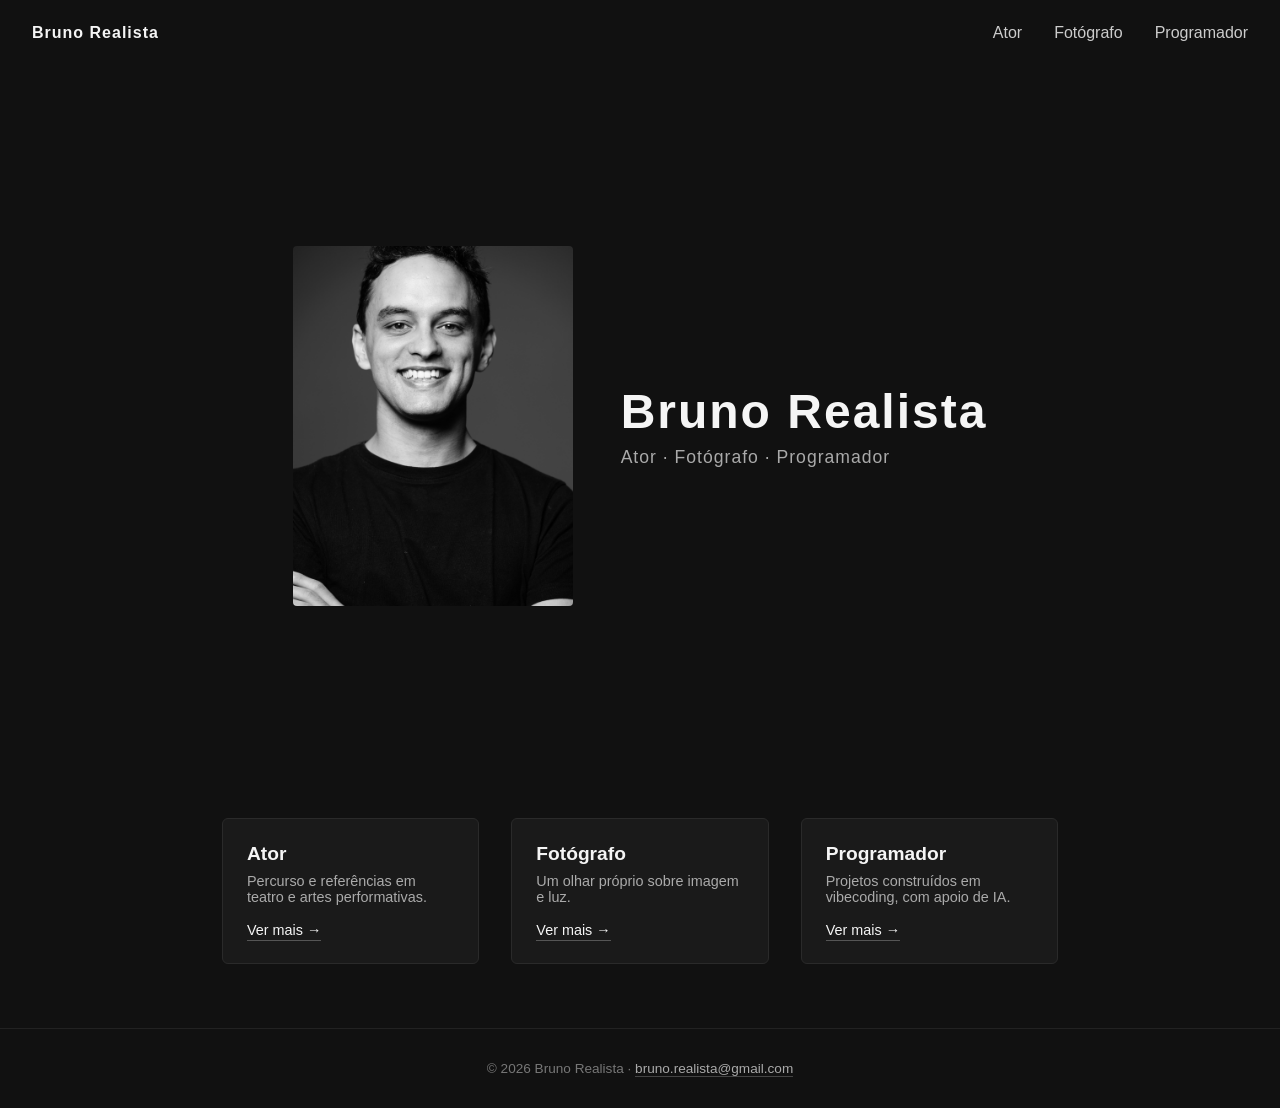
==== index.html @ 69474e49 "Renomeia secção Fotografia para Fotógrafo Consistente com Ator e Programador (nomes de profissão). I" ====
<!DOCTYPE html>
<html lang="pt">
<head>
  <meta charset="UTF-8">
  <meta name="viewport" content="width=device-width, initial-scale=1.0">
  <title>Bruno Realista</title>
  <link rel="icon" type="image/svg+xml" href="favicon.svg">
  <link rel="stylesheet" href="css/style.css">
  <meta name="description" content="Bruno Realista — ator, fotógrafo e programador em vibecoding. Portefólio pessoal.">
  <meta property="og:title" content="Bruno Realista">
  <meta property="og:description" content="Ator, fotógrafo e programador em vibecoding. Portefólio pessoal.">
  <meta property="og:image" content="img/hero/retrato.jpg">
  <meta property="og:type" content="website">
</head>
<body>

  <header>
    <nav>
      <a href="index.html" class="logo">Bruno Realista</a>
      <ul>
        <li><a href="ator/index.html">Ator</a></li>
        <li><a href="fotografo/index.html">Fotógrafo</a></li>
        <li><a href="programador/index.html">Programador</a></li>
      </ul>
    </nav>
  </header>

  <section class="hero">
    <img src="img/hero/retrato.jpg" alt="Bruno Realista" class="hero-image">
    <div class="hero-text">
      <h1>Bruno Realista</h1>
      <p>Ator · Fotógrafo · Programador</p>
    </div>
  </section>

  <section class="teasers">
    <article class="teaser-card">
      <h3>Ator</h3>
      <p>Percurso e referências em teatro e artes performativas.</p>
      <a href="ator/index.html" class="teaser-link">Ver mais →</a>
    </article>
    <article class="teaser-card">
      <h3>Fotógrafo</h3>
      <p>Um olhar próprio sobre imagem e luz.</p>
      <a href="fotografo/index.html" class="teaser-link">Ver mais →</a>
    </article>
    <article class="teaser-card">
      <h3>Programador</h3>
      <p>Projetos construídos em vibecoding, com apoio de IA.</p>
      <a href="programador/index.html" class="teaser-link">Ver mais →</a>
    </article>
  </section>

  <footer>
    <p>&copy; 2026 Bruno Realista · <a href="mailto:bruno.realista@gmail.com">bruno.realista@gmail.com</a></p>
  </footer>

</body>
</html>
---- css/style.css ----
* { margin: 0; padding: 0; box-sizing: border-box; }

body {
  background: #111;
  color: #f5f5f5;
  font-family: 'Helvetica Neue', Arial, sans-serif;
}

header nav {
  display: flex;
  flex-wrap: wrap;
  justify-content: space-between;
  align-items: center;
  gap: 1rem;
  padding: 1.5rem 2rem;
}
header nav .logo { color: #f5f5f5; text-decoration: none; font-weight: bold; letter-spacing: 1px; }
header nav ul { list-style: none; display: flex; flex-wrap: wrap; gap: 1rem 2rem; }
header nav ul a { color: #ccc; text-decoration: none; }
header nav ul a:hover { color: #fff; }

.hero {
  display: flex;
  align-items: center;
  justify-content: center;
  gap: 3rem;
  min-height: 80vh;
  padding: 2rem;
  flex-wrap: wrap;
}
.hero-image {
  width: 280px;
  max-width: 80vw;
  height: 360px;
  object-fit: cover;
  border-radius: 4px;
}
.hero-text h1 { font-size: 3rem; letter-spacing: 2px; margin-bottom: 0.5rem; }
.hero-text p { color: #aaa; font-size: 1.1rem; letter-spacing: 1px; }

.in-progress {
  min-height: 70vh;
  display: flex;
  flex-direction: column;
  align-items: center;
  justify-content: center;
  text-align: center;
  padding: 2rem;
}
.in-progress-tag {
  text-transform: uppercase;
  letter-spacing: 2px;
  color: #888;
  font-size: 0.85rem;
  margin-bottom: 1rem;
}
.in-progress h1 {
  font-size: 2.5rem;
  font-style: italic;
  margin-bottom: 1rem;
}
.in-progress p {
  color: #aaa;
  max-width: 420px;
  margin-bottom: 2rem;
}
.back-link {
  color: #f5f5f5;
  text-decoration: none;
  border-bottom: 1px solid #555;
  padding-bottom: 2px;
}
.back-link:hover { border-color: #f5f5f5; }

.about, .projects {
  max-width: 700px;
  margin: 0 auto;
  padding: 4rem 2rem;
}
.about h1 { font-size: 2.2rem; margin-bottom: 1.5rem; }
.about p { color: #ccc; line-height: 1.6; margin-bottom: 1.5rem; }
.social-links { display: flex; gap: 1.5rem; }
.social-links a {
  color: #f5f5f5;
  text-decoration: none;
  border-bottom: 1px solid #555;
  padding-bottom: 2px;
}
.social-links a:hover { border-color: #f5f5f5; }

.projects h2 { font-size: 1.6rem; margin-bottom: 2rem; }

.project-card {
  display: flex;
  gap: 2rem;
  background: #1a1a1a;
  border: 1px solid #2a2a2a;
  border-radius: 6px;
  padding: 1.5rem;
  flex-wrap: wrap;
}
.project-image.placeholder {
  width: 220px;
  max-width: 80vw;
  height: 150px;
  background: #2a2a2a;
  border-radius: 4px;
  flex-shrink: 0;
}
.project-info h3 { font-size: 1.3rem; margin-bottom: 0.5rem; }
.project-info p { color: #aaa; margin-bottom: 1rem; }
.tech-tags { display: block; color: #777; font-size: 0.85rem; margin-bottom: 1.2rem; }

.project-ctas { display: flex; gap: 1rem; flex-wrap: wrap; }
.cta-btn {
  display: inline-block;
  padding: 0.6rem 1.2rem;
  background: #f5f5f5;
  color: #111;
  text-decoration: none;
  border-radius: 4px;
  font-size: 0.9rem;
  font-weight: bold;
}
.cta-btn.secondary {
  background: transparent;
  color: #f5f5f5;
  border: 1px solid #555;
}

.teasers {
  display: flex;
  gap: 2rem;
  max-width: 900px;
  margin: 0 auto;
  padding: 2rem 2rem 4rem;
  flex-wrap: wrap;
}
.teaser-card {
  flex: 1 1 220px;
  background: #1a1a1a;
  border: 1px solid #2a2a2a;
  border-radius: 6px;
  padding: 1.5rem;
}
.teaser-card h3 { font-size: 1.2rem; margin-bottom: 0.5rem; }
.teaser-card p { color: #aaa; font-size: 0.9rem; margin-bottom: 1rem; }
.teaser-link { color: #f5f5f5; text-decoration: none; border-bottom: 1px solid #555; padding-bottom: 2px; font-size: 0.9rem; }
.teaser-link:hover { border-color: #f5f5f5; }

footer {
  text-align: center;
  padding: 2rem;
  color: #777;
  font-size: 0.85rem;
  border-top: 1px solid #222;
}
footer a { color: #aaa; text-decoration: none; border-bottom: 1px solid #444; }
footer a:hover { color: #f5f5f5; }
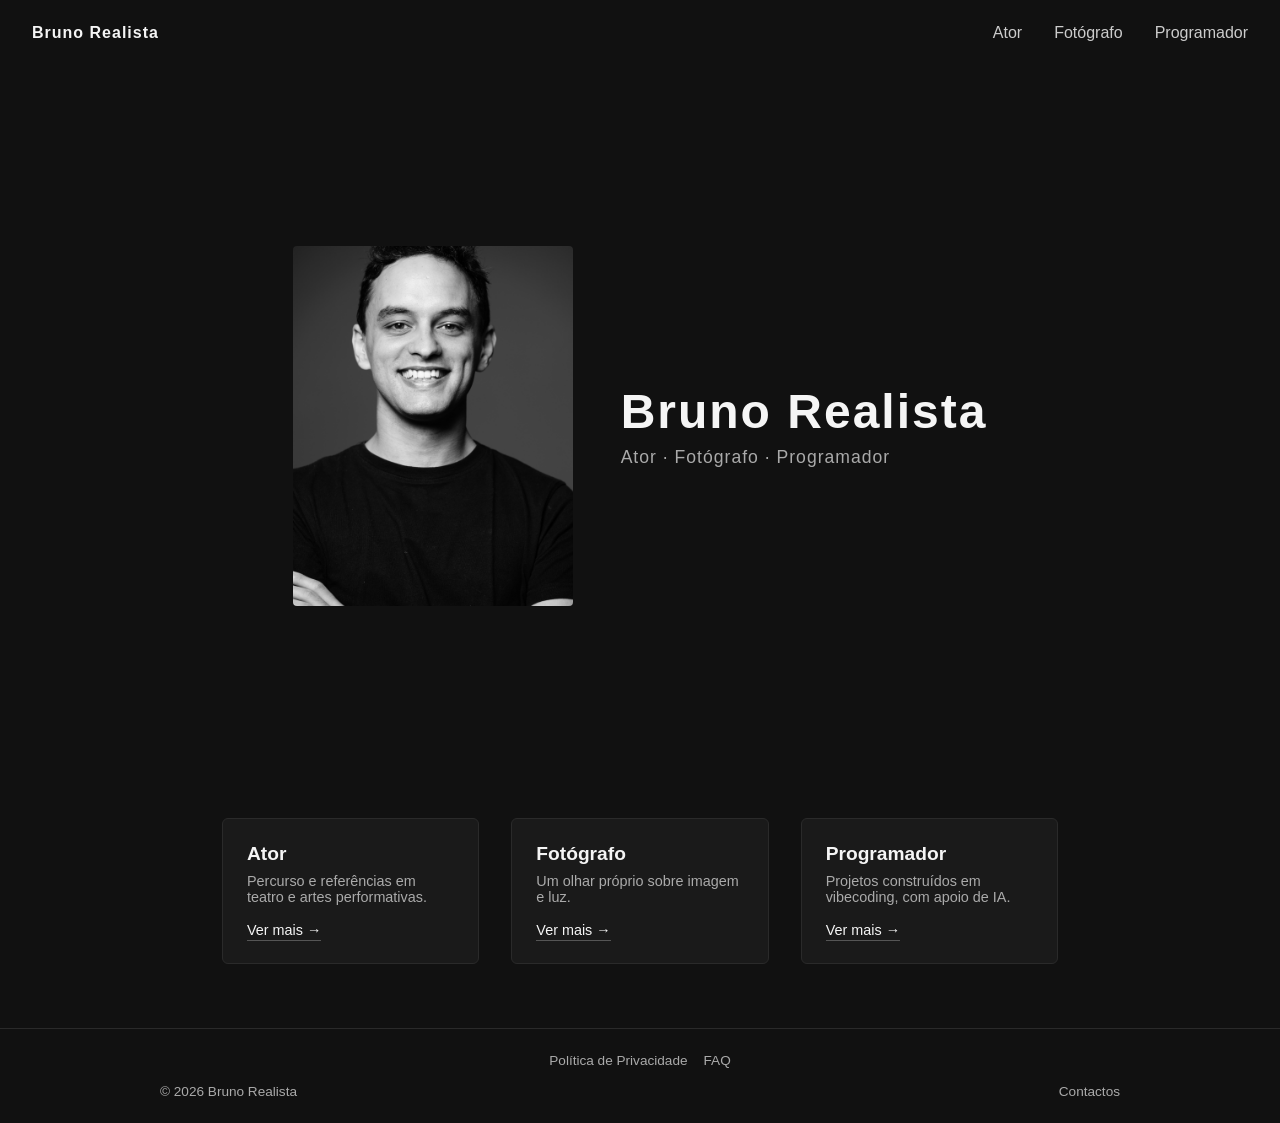
==== commit 21b69e84: "Adota estrutura do template-padrao (config, footer/popup/cookies, SEO, legal) Traz para o site pesso" ====
--- a/index.html
+++ b/index.html
@@ -3,57 +3,62 @@
 <head>
   <meta charset="UTF-8">
   <meta name="viewport" content="width=device-width, initial-scale=1.0">
-  <title>Bruno Realista</title>
-  <link rel="icon" type="image/svg+xml" href="favicon.svg">
+  <title id="page-title">Bruno Realista</title>
+  <link id="page-favicon" rel="icon" type="image/svg+xml" href="favicon.svg">
   <link rel="stylesheet" href="css/style.css">
-  <meta name="description" content="Bruno Realista — ator, fotógrafo e programador em vibecoding. Portefólio pessoal.">
+  <link rel="stylesheet" href="css/site.css">
+  <meta id="page-description" name="description" content="Bruno Realista — ator, fotógrafo e programador em vibecoding. Portefólio pessoal.">
   <meta property="og:title" content="Bruno Realista">
   <meta property="og:description" content="Ator, fotógrafo e programador em vibecoding. Portefólio pessoal.">
   <meta property="og:image" content="img/hero/retrato.jpg">
   <meta property="og:type" content="website">
 </head>
 <body>
+  <a class="skip-link" href="#main-content">Saltar para o conteúdo</a>
 
   <header>
     <nav>
-      <a href="index.html" class="logo">Bruno Realista</a>
+      <a href="/" class="logo">Bruno Realista</a>
       <ul>
-        <li><a href="ator/index.html">Ator</a></li>
-        <li><a href="fotografo/index.html">Fotógrafo</a></li>
-        <li><a href="programador/index.html">Programador</a></li>
+        <li><a href="/ator/">Ator</a></li>
+        <li><a href="/fotografo/">Fotógrafo</a></li>
+        <li><a href="/programador/">Programador</a></li>
       </ul>
     </nav>
   </header>
 
-  <section class="hero">
-    <img src="img/hero/retrato.jpg" alt="Bruno Realista" class="hero-image">
-    <div class="hero-text">
-      <h1>Bruno Realista</h1>
-      <p>Ator · Fotógrafo · Programador</p>
-    </div>
-  </section>
+  <main id="main-content">
+    <section class="hero">
+      <img src="img/hero/retrato.jpg" alt="Bruno Realista" class="hero-image">
+      <div class="hero-text">
+        <h1>Bruno Realista</h1>
+        <p>Ator · Fotógrafo · Programador</p>
+      </div>
+    </section>
 
-  <section class="teasers">
-    <article class="teaser-card">
-      <h3>Ator</h3>
-      <p>Percurso e referências em teatro e artes performativas.</p>
-      <a href="ator/index.html" class="teaser-link">Ver mais →</a>
-    </article>
-    <article class="teaser-card">
-      <h3>Fotógrafo</h3>
-      <p>Um olhar próprio sobre imagem e luz.</p>
-      <a href="fotografo/index.html" class="teaser-link">Ver mais →</a>
-    </article>
-    <article class="teaser-card">
-      <h3>Programador</h3>
-      <p>Projetos construídos em vibecoding, com apoio de IA.</p>
-      <a href="programador/index.html" class="teaser-link">Ver mais →</a>
-    </article>
-  </section>
+    <section class="teasers">
+      <article class="teaser-card">
+        <h3>Ator</h3>
+        <p>Percurso e referências em teatro e artes performativas.</p>
+        <a href="/ator/" class="teaser-link">Ver mais →</a>
+      </article>
+      <article class="teaser-card">
+        <h3>Fotógrafo</h3>
+        <p>Um olhar próprio sobre imagem e luz.</p>
+        <a href="/fotografo/" class="teaser-link">Ver mais →</a>
+      </article>
+      <article class="teaser-card">
+        <h3>Programador</h3>
+        <p>Projetos construídos em vibecoding, com apoio de IA.</p>
+        <a href="/programador/" class="teaser-link">Ver mais →</a>
+      </article>
+    </section>
+  </main>
 
-  <footer>
-    <p>&copy; 2026 Bruno Realista · <a href="mailto:bruno.realista@gmail.com">bruno.realista@gmail.com</a></p>
-  </footer>
+  <div id="footer"></div>
+  <div id="contact-modal-container"></div>
+  <div id="cookie-banner-container"></div>
 
+  <script type="module" src="/js/site.js"></script>
 </body>
 </html>
--- a/css/style.css
+++ b/css/style.css
@@ -77,6 +77,7 @@
   margin: 0 auto;
   padding: 4rem 2rem;
 }
+.projects { max-width: 900px; }
 .about h1 { font-size: 2.2rem; margin-bottom: 1.5rem; }
 .about p { color: #ccc; line-height: 1.6; margin-bottom: 1.5rem; }
 .social-links { display: flex; gap: 1.5rem; }
@@ -100,27 +101,29 @@
   flex-wrap: wrap;
 }
 .project-image.placeholder {
-  width: 220px;
+  width: 180px;
   max-width: 80vw;
-  height: 150px;
+  height: 130px;
   background: #2a2a2a;
   border-radius: 4px;
   flex-shrink: 0;
 }
+.project-info { flex: 1 1 300px; }
 .project-info h3 { font-size: 1.3rem; margin-bottom: 0.5rem; }
 .project-info p { color: #aaa; margin-bottom: 1rem; }
 .tech-tags { display: block; color: #777; font-size: 0.85rem; margin-bottom: 1.2rem; }
 
-.project-ctas { display: flex; gap: 1rem; flex-wrap: wrap; }
+.project-ctas { display: flex; gap: 0.5rem; flex-wrap: wrap; }
 .cta-btn {
   display: inline-block;
-  padding: 0.6rem 1.2rem;
+  padding: 0.5rem 0.8rem;
   background: #f5f5f5;
   color: #111;
   text-decoration: none;
   border-radius: 4px;
-  font-size: 0.9rem;
+  font-size: 0.82rem;
   font-weight: bold;
+  white-space: nowrap;
 }
 .cta-btn.secondary {
   background: transparent;
@@ -147,13 +150,3 @@
 .teaser-card p { color: #aaa; font-size: 0.9rem; margin-bottom: 1rem; }
 .teaser-link { color: #f5f5f5; text-decoration: none; border-bottom: 1px solid #555; padding-bottom: 2px; font-size: 0.9rem; }
 .teaser-link:hover { border-color: #f5f5f5; }
-
-footer {
-  text-align: center;
-  padding: 2rem;
-  color: #777;
-  font-size: 0.85rem;
-  border-top: 1px solid #222;
-}
-footer a { color: #aaa; text-decoration: none; border-bottom: 1px solid #444; }
-footer a:hover { color: #f5f5f5; }
--- a/css/site.css
+++ b/css/site.css
@@ -0,0 +1,304 @@
+/* Estilos partilhados por todas as páginas do site: base, footer, popup de
+   contactos, banner de cookies, acessibilidade (skip-link, foco visível) e
+   responsividade (reset + media query mobile no fim do ficheiro).
+   Adaptado ao tema escuro do site (ver css/style.css). */
+
+*,
+*::before,
+*::after {
+  box-sizing: border-box;
+}
+
+img,
+svg,
+video {
+  max-width: 100%;
+  height: auto;
+}
+
+main {
+  flex: 1;
+}
+
+/* Acessibilidade */
+
+.skip-link {
+  position: absolute;
+  top: -40px;
+  left: 0;
+  background: #f5f5f5;
+  color: #111;
+  padding: 0.5rem 1rem;
+  z-index: 100;
+  text-decoration: none;
+}
+
+.skip-link:focus {
+  top: 0;
+}
+
+a:focus-visible,
+button:focus-visible {
+  outline: 2px solid #1a6fe0;
+  outline-offset: 2px;
+}
+
+/* Footer partilhado */
+
+.site-footer {
+  border-top: 1px solid #2a2a2a;
+  padding: 1.5rem;
+  font-size: 0.85rem;
+  color: #aaa;
+}
+
+.footer-links {
+  display: flex;
+  flex-wrap: wrap;
+  justify-content: center;
+  gap: 1rem;
+  margin-bottom: 1rem;
+}
+
+.footer-bottom {
+  display: flex;
+  flex-wrap: wrap;
+  justify-content: space-between;
+  align-items: center;
+  gap: 0.5rem;
+  max-width: 960px;
+  margin: 0 auto;
+}
+
+.footer-meta-right {
+  display: flex;
+  align-items: center;
+  gap: 1rem;
+}
+
+.footer-social {
+  display: flex;
+  gap: 0.75rem;
+}
+
+.footer-link,
+.footer-social-link {
+  color: #aaa;
+  text-decoration: none;
+}
+
+.footer-link:hover,
+.footer-social-link:hover {
+  color: #f5f5f5;
+  text-decoration: underline;
+}
+
+.footer-badge {
+  display: inline-block;
+  background-color: #444;
+  color: #fff;
+  border-radius: 999px;
+  padding: 0.1rem 0.6rem;
+  font-size: 0.75rem;
+  margin-left: 0.4rem;
+}
+
+.footer-contacto-btn {
+  font: inherit;
+  background: none;
+  border: none;
+  padding: 0;
+  cursor: pointer;
+}
+
+/* Popup de contactos */
+
+.contact-modal-overlay {
+  position: fixed;
+  inset: 0;
+  background: rgba(0, 0, 0, 0.6);
+  display: flex;
+  align-items: center;
+  justify-content: center;
+  padding: 1rem;
+}
+
+.contact-modal-overlay[hidden] {
+  display: none;
+}
+
+.contact-modal {
+  position: relative;
+  background: #1a1a1a;
+  color: #f5f5f5;
+  border: 1px solid #2a2a2a;
+  border-radius: 8px;
+  padding: 2rem;
+  max-width: 320px;
+  width: 100%;
+  box-shadow: 0 10px 40px rgba(0, 0, 0, 0.5);
+}
+
+.contact-modal h2 {
+  margin-top: 0;
+}
+
+.contact-modal a {
+  color: #f5f5f5;
+}
+
+.contact-modal-close {
+  position: absolute;
+  top: 0.5rem;
+  right: 0.75rem;
+  background: none;
+  border: none;
+  font-size: 1.5rem;
+  line-height: 1;
+  cursor: pointer;
+  color: #aaa;
+}
+
+.contact-modal-close:hover {
+  color: #f5f5f5;
+}
+
+/* Banner de cookies */
+
+.cookie-banner {
+  position: fixed;
+  bottom: 0;
+  left: 0;
+  right: 0;
+  background: #1a1a1a;
+  color: #fff;
+  padding: 1rem 1.5rem;
+  display: flex;
+  flex-wrap: wrap;
+  align-items: center;
+  justify-content: space-between;
+  gap: 1rem;
+  z-index: 50;
+  border-top: 1px solid #2a2a2a;
+}
+
+.cookie-banner[hidden] {
+  display: none;
+}
+
+.cookie-banner-text {
+  margin: 0;
+  font-size: 0.85rem;
+}
+
+.cookie-banner-text a {
+  color: #fff;
+}
+
+.cookie-banner-actions {
+  display: flex;
+  gap: 0.5rem;
+  flex-shrink: 0;
+}
+
+.cookie-banner-btn {
+  border: 1px solid #fff;
+  background: none;
+  color: #fff;
+  padding: 0.4rem 1rem;
+  border-radius: 4px;
+  cursor: pointer;
+  font: inherit;
+}
+
+.cookie-banner-accept {
+  background: #fff;
+  color: #1a1a1a;
+}
+
+/* Páginas de texto corrido (legal, FAQ, ficha técnica, mapa do site) */
+
+.prose {
+  text-align: left;
+  max-width: 720px;
+  margin: 0 auto;
+  color: #ccc;
+}
+
+.prose h1 {
+  margin-top: 0;
+  color: #f5f5f5;
+}
+
+.prose h2 {
+  margin-top: 2.5rem;
+  font-size: 1.15rem;
+  color: #f5f5f5;
+}
+
+.prose p,
+.prose li {
+  line-height: 1.6;
+}
+
+.prose ul {
+  padding-left: 1.25rem;
+}
+
+.prose table {
+  width: 100%;
+  border-collapse: collapse;
+  margin: 1rem 0;
+}
+
+.prose th,
+.prose td {
+  border: 1px solid #2a2a2a;
+  padding: 0.5rem;
+  text-align: left;
+  font-size: 0.9rem;
+}
+
+.prose blockquote {
+  border-left: 4px solid #e08a1e;
+  background: #1a1a1a;
+  color: #ccc;
+  padding: 0.75rem 1rem;
+  margin: 1.5rem 0;
+  font-size: 0.9rem;
+}
+
+.prose .updated {
+  color: #888;
+  font-size: 0.85rem;
+}
+
+.prose dt {
+  font-weight: 600;
+  margin-top: 1.5rem;
+  color: #f5f5f5;
+}
+
+.prose dd {
+  margin-left: 0;
+  line-height: 1.6;
+}
+
+/* Mobile */
+
+@media (max-width: 600px) {
+  .prose table {
+    display: block;
+    overflow-x: auto;
+    white-space: nowrap;
+  }
+
+  .footer-bottom {
+    flex-direction: column;
+    text-align: center;
+  }
+
+  .footer-meta-right {
+    flex-direction: column;
+  }
+}
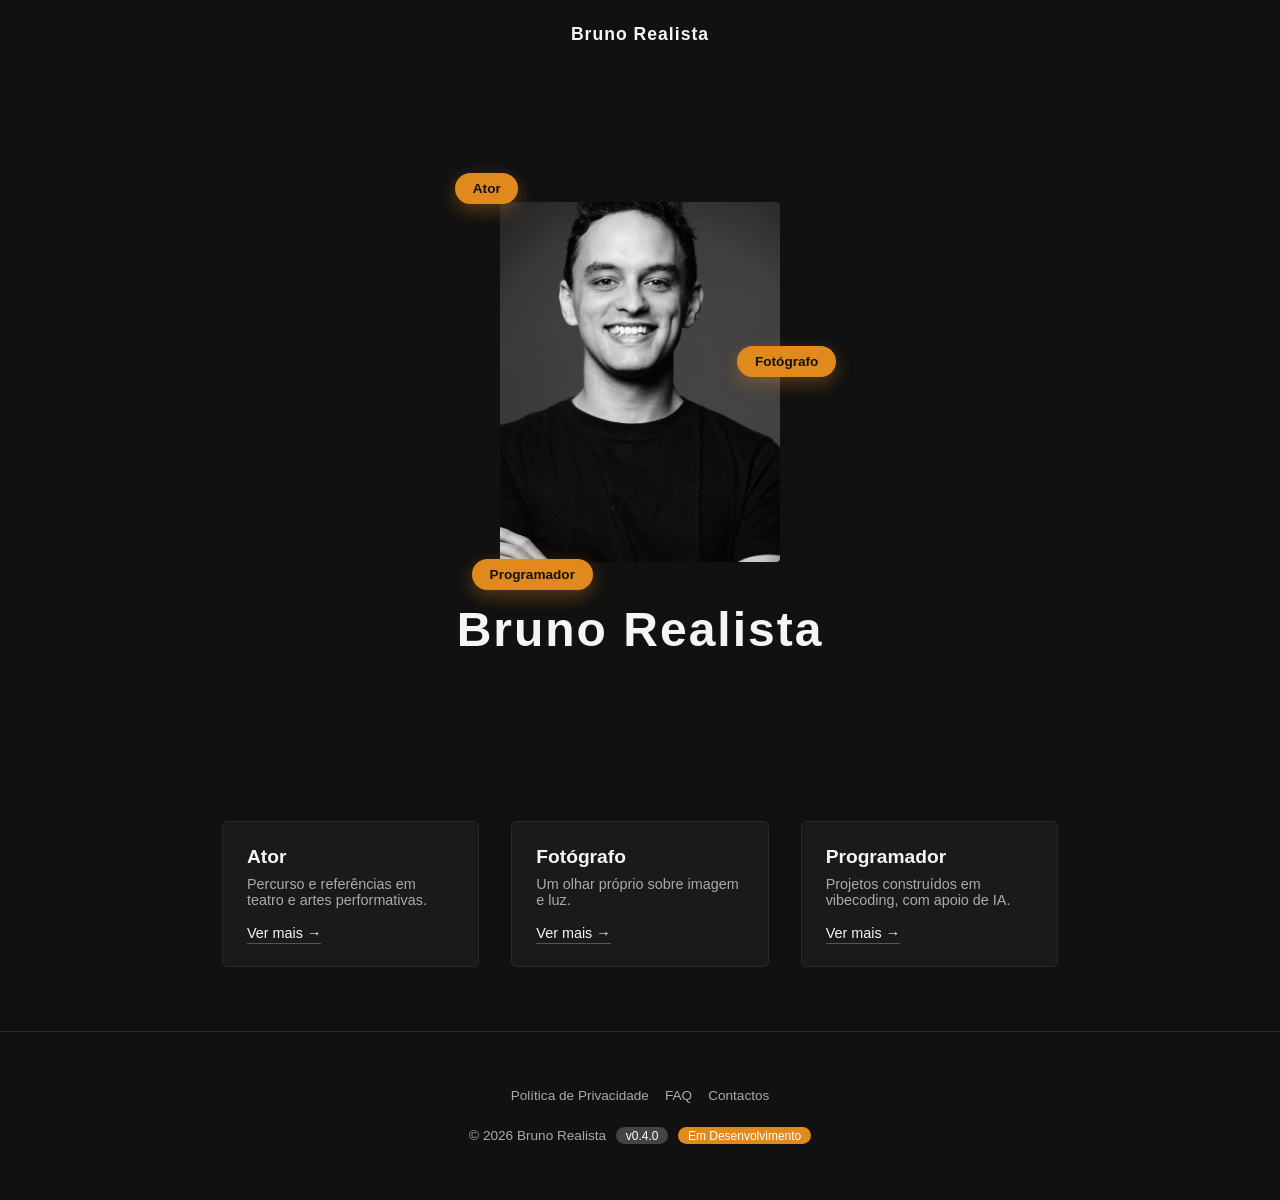
==== commit abc05a0b: "Redesenha hero da home: menu vira logo centrado, bolhas flutuantes a substituir a lista de areas Rem" ====
--- a/index.html
+++ b/index.html
@@ -16,23 +16,20 @@
 <body>
   <a class="skip-link" href="#main-content">Saltar para o conteúdo</a>
 
-  <header>
-    <nav>
-      <a href="/" class="logo">Bruno Realista</a>
-      <ul>
-        <li><a href="/ator/">Ator</a></li>
-        <li><a href="/fotografo/">Fotógrafo</a></li>
-        <li><a href="/programador/">Programador</a></li>
-      </ul>
-    </nav>
+  <header class="header-simple">
+    <a href="/" class="logo">Bruno Realista</a>
   </header>
 
   <main id="main-content">
     <section class="hero">
-      <img src="img/hero/retrato.jpg" alt="Bruno Realista" class="hero-image">
+      <div class="hero-photo-wrap">
+        <img src="img/hero/retrato.jpg" alt="Bruno Realista" class="hero-image">
+        <a href="/ator/" class="hero-bubble hero-bubble-ator">Ator</a>
+        <a href="/fotografo/" class="hero-bubble hero-bubble-fotografo">Fotógrafo</a>
+        <a href="/programador/" class="hero-bubble hero-bubble-programador">Programador</a>
+      </div>
       <div class="hero-text">
         <h1>Bruno Realista</h1>
-        <p>Ator · Fotógrafo · Programador</p>
       </div>
     </section>
 
--- a/css/style.css
+++ b/css/style.css
@@ -7,36 +7,89 @@
 }
 
 header nav {
-  display: flex;
-  flex-wrap: wrap;
-  justify-content: space-between;
+  display: grid;
+  grid-template-columns: 1fr auto 1fr;
   align-items: center;
   gap: 1rem;
   padding: 1.5rem 2rem;
 }
 header nav .logo { color: #f5f5f5; text-decoration: none; font-weight: bold; letter-spacing: 1px; }
-header nav ul { list-style: none; display: flex; flex-wrap: wrap; gap: 1rem 2rem; }
+header nav ul { list-style: none; display: flex; flex-wrap: wrap; gap: 1rem 2rem; justify-self: center; }
 header nav ul a { color: #ccc; text-decoration: none; }
 header nav ul a:hover { color: #fff; }
 
+.header-simple {
+  display: flex;
+  justify-content: center;
+  padding: 1.5rem 2rem;
+}
+.header-simple .logo {
+  color: #f5f5f5;
+  text-decoration: none;
+  font-weight: bold;
+  letter-spacing: 1px;
+  font-size: 1.1rem;
+}
+
 .hero {
   display: flex;
-  align-items: center;
-  justify-content: center;
-  gap: 3rem;
+  flex-direction: column;
+  align-items: center;
+  justify-content: center;
+  gap: 2.5rem;
   min-height: 80vh;
   padding: 2rem;
-  flex-wrap: wrap;
-}
-.hero-image {
+}
+.hero-photo-wrap {
+  position: relative;
   width: 280px;
   max-width: 80vw;
   height: 360px;
+}
+.hero-image {
+  width: 100%;
+  height: 100%;
   object-fit: cover;
   border-radius: 4px;
 }
-.hero-text h1 { font-size: 3rem; letter-spacing: 2px; margin-bottom: 0.5rem; }
-.hero-text p { color: #aaa; font-size: 1.1rem; letter-spacing: 1px; }
+.hero-bubble {
+  position: absolute;
+  display: inline-flex;
+  align-items: center;
+  justify-content: center;
+  padding: 0.5rem 1.1rem;
+  border-radius: 999px;
+  background: #e08a1e;
+  color: #111;
+  font-size: 0.85rem;
+  font-weight: 600;
+  text-decoration: none;
+  white-space: nowrap;
+  box-shadow: 0 6px 18px rgba(224, 138, 30, 0.35);
+  animation: hero-float 6s ease-in-out infinite;
+  transition: background 0.2s ease, box-shadow 0.2s ease;
+}
+.hero-bubble:hover {
+  background: #f0a133;
+  box-shadow: 0 8px 22px rgba(224, 138, 30, 0.5);
+}
+.hero-bubble-ator { top: -8%; left: -16%; animation-delay: 0s; }
+.hero-bubble-fotografo { top: 40%; right: -20%; animation-delay: 1.5s; }
+.hero-bubble-programador { bottom: -8%; left: -10%; animation-delay: 3s; }
+
+@keyframes hero-float {
+  0%, 100% { transform: translateY(0); }
+  50% { transform: translateY(-12px); }
+}
+
+.hero-text h1 { font-size: 3rem; letter-spacing: 2px; text-align: center; }
+
+@media (max-width: 480px) {
+  .hero-bubble { font-size: 0.75rem; padding: 0.4rem 0.9rem; }
+  .hero-bubble-ator { left: -4%; }
+  .hero-bubble-fotografo { right: -4%; }
+  .hero-bubble-programador { left: -2%; }
+}
 
 .in-progress {
   min-height: 70vh;
--- a/css/site.css
+++ b/css/site.css
@@ -47,7 +47,7 @@
 
 .site-footer {
   border-top: 1px solid #2a2a2a;
-  padding: 1.5rem;
+  padding: 3.5rem 1.5rem;
   font-size: 0.85rem;
   color: #aaa;
 }
@@ -57,23 +57,17 @@
   flex-wrap: wrap;
   justify-content: center;
   gap: 1rem;
-  margin-bottom: 1rem;
+  max-width: 900px;
+  margin: 0 auto 1.5rem;
 }
 
 .footer-bottom {
   display: flex;
-  flex-wrap: wrap;
-  justify-content: space-between;
+  flex-direction: column;
   align-items: center;
   gap: 0.5rem;
-  max-width: 960px;
+  max-width: 900px;
   margin: 0 auto;
-}
-
-.footer-meta-right {
-  display: flex;
-  align-items: center;
-  gap: 1rem;
 }
 
 .footer-social {
@@ -292,13 +286,4 @@
     overflow-x: auto;
     white-space: nowrap;
   }
-
-  .footer-bottom {
-    flex-direction: column;
-    text-align: center;
-  }
-
-  .footer-meta-right {
-    flex-direction: column;
-  }
-}
+}
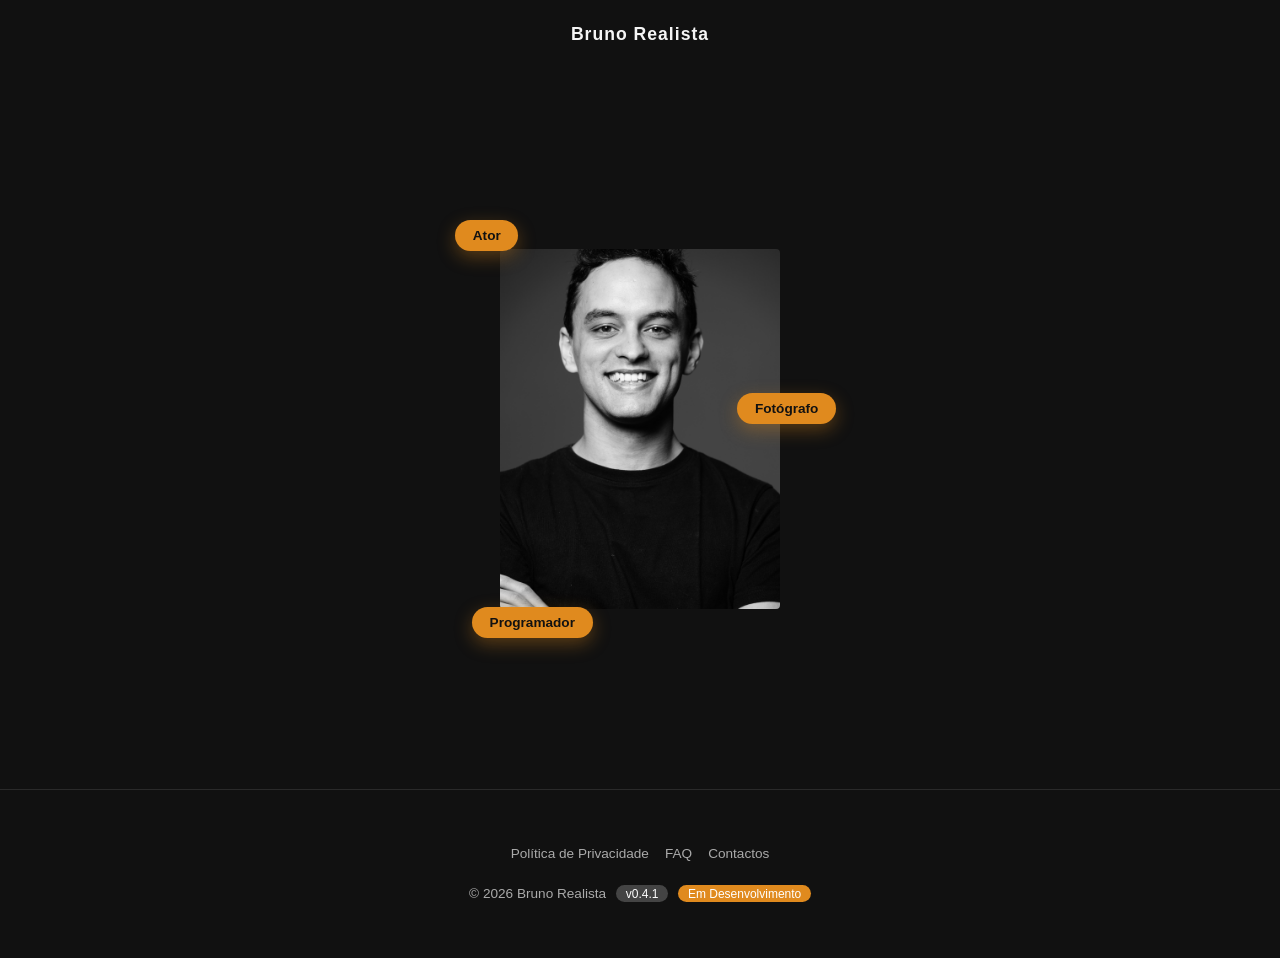
==== commit fa619c02: "Simplifica a home e da menu persistente as paginas de seccao Remove da home o nome repetido por baix" ====
--- a/index.html
+++ b/index.html
@@ -17,7 +17,7 @@
   <a class="skip-link" href="#main-content">Saltar para o conteúdo</a>
 
   <header class="header-simple">
-    <a href="/" class="logo">Bruno Realista</a>
+    <h1 class="logo-heading"><a href="/" class="logo">Bruno Realista</a></h1>
   </header>
 
   <main id="main-content">
@@ -28,27 +28,6 @@
         <a href="/fotografo/" class="hero-bubble hero-bubble-fotografo">Fotógrafo</a>
         <a href="/programador/" class="hero-bubble hero-bubble-programador">Programador</a>
       </div>
-      <div class="hero-text">
-        <h1>Bruno Realista</h1>
-      </div>
-    </section>
-
-    <section class="teasers">
-      <article class="teaser-card">
-        <h3>Ator</h3>
-        <p>Percurso e referências em teatro e artes performativas.</p>
-        <a href="/ator/" class="teaser-link">Ver mais →</a>
-      </article>
-      <article class="teaser-card">
-        <h3>Fotógrafo</h3>
-        <p>Um olhar próprio sobre imagem e luz.</p>
-        <a href="/fotografo/" class="teaser-link">Ver mais →</a>
-      </article>
-      <article class="teaser-card">
-        <h3>Programador</h3>
-        <p>Projetos construídos em vibecoding, com apoio de IA.</p>
-        <a href="/programador/" class="teaser-link">Ver mais →</a>
-      </article>
     </section>
   </main>
 
--- a/css/style.css
+++ b/css/style.css
@@ -5,18 +5,6 @@
   color: #f5f5f5;
   font-family: 'Helvetica Neue', Arial, sans-serif;
 }
-
-header nav {
-  display: grid;
-  grid-template-columns: 1fr auto 1fr;
-  align-items: center;
-  gap: 1rem;
-  padding: 1.5rem 2rem;
-}
-header nav .logo { color: #f5f5f5; text-decoration: none; font-weight: bold; letter-spacing: 1px; }
-header nav ul { list-style: none; display: flex; flex-wrap: wrap; gap: 1rem 2rem; justify-self: center; }
-header nav ul a { color: #ccc; text-decoration: none; }
-header nav ul a:hover { color: #fff; }
 
 .header-simple {
   display: flex;
@@ -30,13 +18,31 @@
   letter-spacing: 1px;
   font-size: 1.1rem;
 }
+.logo-heading { margin: 0; font-size: inherit; font-weight: inherit; }
+
+.header-stacked {
+  display: flex;
+  flex-direction: column;
+  align-items: center;
+  gap: 0.75rem;
+  padding: 1.5rem 2rem;
+}
+.header-stacked .logo {
+  color: #f5f5f5;
+  text-decoration: none;
+  font-weight: bold;
+  letter-spacing: 1px;
+  font-size: 1.1rem;
+}
+.page-nav { display: flex; flex-wrap: wrap; justify-content: center; gap: 1rem 2rem; }
+.page-nav a { color: #ccc; text-decoration: none; }
+.page-nav a:hover { color: #fff; }
+.page-nav a[aria-current="page"] { color: #e08a1e; }
 
 .hero {
   display: flex;
-  flex-direction: column;
   align-items: center;
   justify-content: center;
-  gap: 2.5rem;
   min-height: 80vh;
   padding: 2rem;
 }
@@ -81,8 +87,6 @@
   0%, 100% { transform: translateY(0); }
   50% { transform: translateY(-12px); }
 }
-
-.hero-text h1 { font-size: 3rem; letter-spacing: 2px; text-align: center; }
 
 @media (max-width: 480px) {
   .hero-bubble { font-size: 0.75rem; padding: 0.4rem 0.9rem; }
@@ -184,22 +188,3 @@
   border: 1px solid #555;
 }
 
-.teasers {
-  display: flex;
-  gap: 2rem;
-  max-width: 900px;
-  margin: 0 auto;
-  padding: 2rem 2rem 4rem;
-  flex-wrap: wrap;
-}
-.teaser-card {
-  flex: 1 1 220px;
-  background: #1a1a1a;
-  border: 1px solid #2a2a2a;
-  border-radius: 6px;
-  padding: 1.5rem;
-}
-.teaser-card h3 { font-size: 1.2rem; margin-bottom: 0.5rem; }
-.teaser-card p { color: #aaa; font-size: 0.9rem; margin-bottom: 1rem; }
-.teaser-link { color: #f5f5f5; text-decoration: none; border-bottom: 1px solid #555; padding-bottom: 2px; font-size: 0.9rem; }
-.teaser-link:hover { border-color: #f5f5f5; }
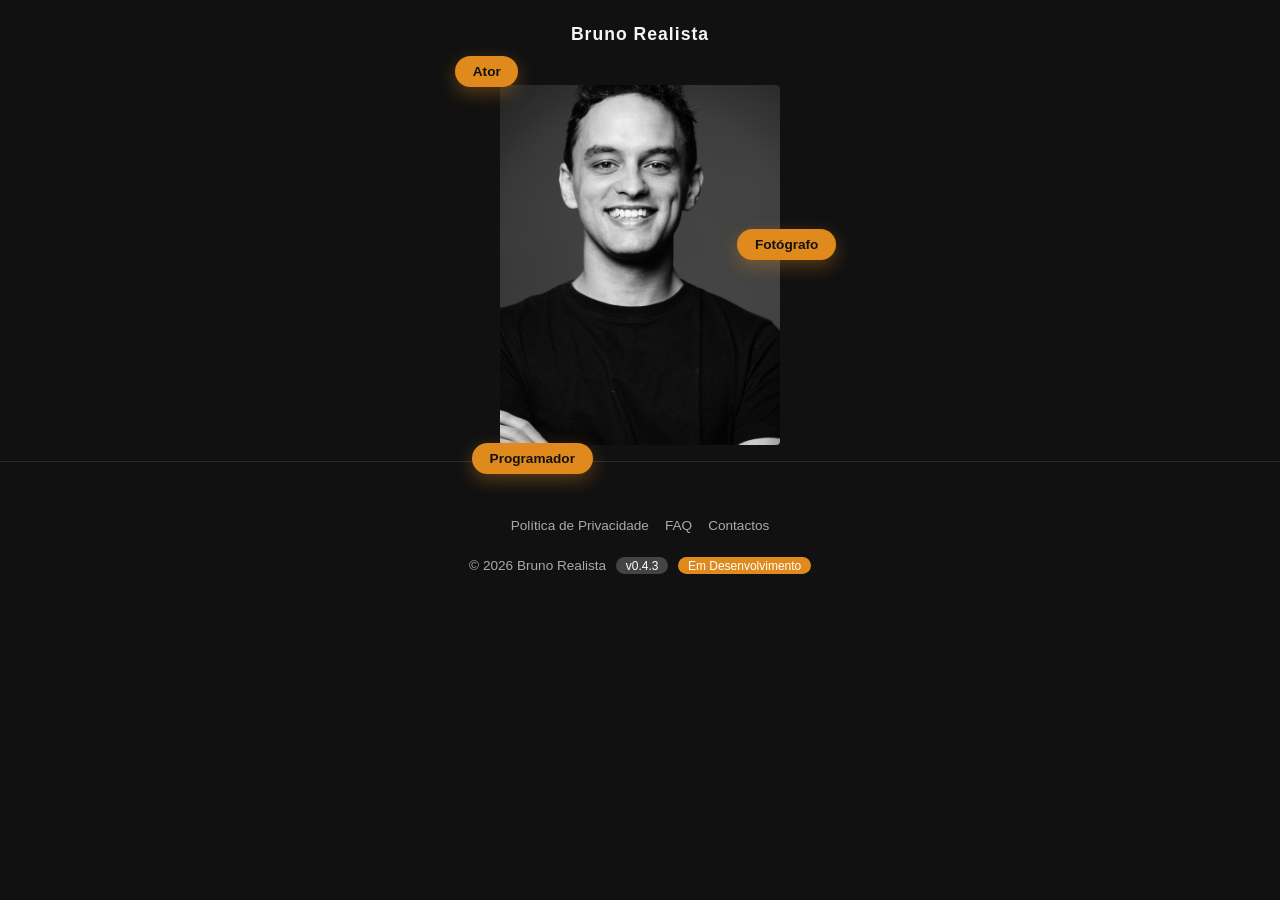
==== commit 5748bc7d: "Adiciona cache-busting por versao aos assets CSS/JS Liga o parametro ?v= nos <link> de CSS e no <scr" ====
--- a/index.html
+++ b/index.html
@@ -5,8 +5,8 @@
   <meta name="viewport" content="width=device-width, initial-scale=1.0">
   <title id="page-title">Bruno Realista</title>
   <link id="page-favicon" rel="icon" type="image/svg+xml" href="favicon.svg">
-  <link rel="stylesheet" href="css/style.css">
-  <link rel="stylesheet" href="css/site.css">
+  <link rel="stylesheet" href="css/style.css?v=0.4.3">
+  <link rel="stylesheet" href="css/site.css?v=0.4.3">
   <meta id="page-description" name="description" content="Bruno Realista — ator, fotógrafo e programador em vibecoding. Portefólio pessoal.">
   <meta property="og:title" content="Bruno Realista">
   <meta property="og:description" content="Ator, fotógrafo e programador em vibecoding. Portefólio pessoal.">
@@ -35,6 +35,6 @@
   <div id="contact-modal-container"></div>
   <div id="cookie-banner-container"></div>
 
-  <script type="module" src="/js/site.js"></script>
+  <script type="module" src="/js/site.js?v=0.4.3"></script>
 </body>
 </html>
--- a/css/style.css
+++ b/css/style.css
@@ -43,8 +43,8 @@
   display: flex;
   align-items: center;
   justify-content: center;
-  min-height: 80vh;
-  padding: 2rem;
+  min-height: 40vh;
+  padding: 1rem;
 }
 .hero-photo-wrap {
   position: relative;
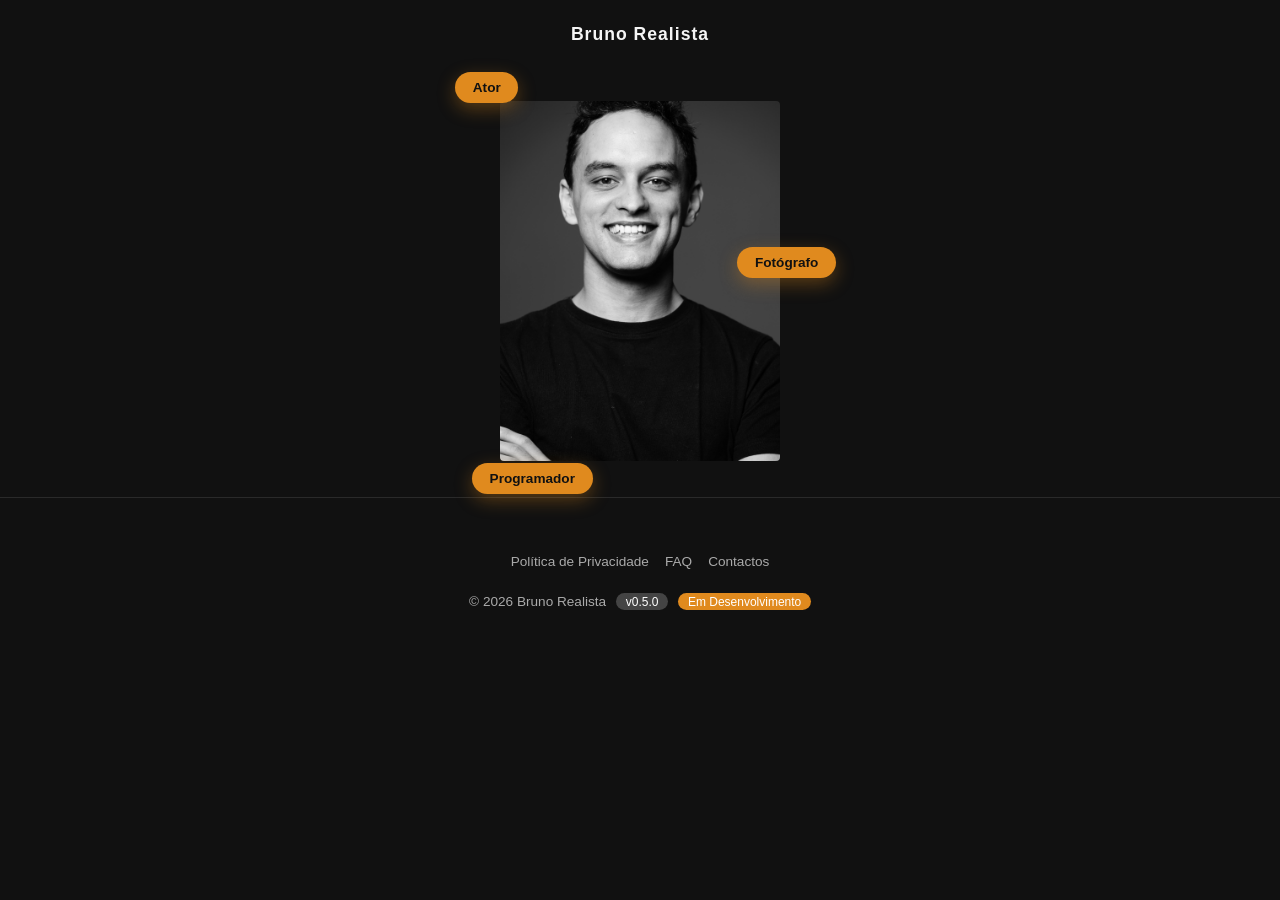
==== commit 994a7b2b: "Torna o site fluido em toda a largura de janela Substitui tamanhos fixos por clamp() em cabecalhos, " ====
--- a/index.html
+++ b/index.html
@@ -5,8 +5,8 @@
   <meta name="viewport" content="width=device-width, initial-scale=1.0">
   <title id="page-title">Bruno Realista</title>
   <link id="page-favicon" rel="icon" type="image/svg+xml" href="favicon.svg">
-  <link rel="stylesheet" href="css/style.css?v=0.4.3">
-  <link rel="stylesheet" href="css/site.css?v=0.4.3">
+  <link rel="stylesheet" href="css/style.css?v=0.5.0">
+  <link rel="stylesheet" href="css/site.css?v=0.5.0">
   <meta id="page-description" name="description" content="Bruno Realista — ator, fotógrafo e programador em vibecoding. Portefólio pessoal.">
   <meta property="og:title" content="Bruno Realista">
   <meta property="og:description" content="Ator, fotógrafo e programador em vibecoding. Portefólio pessoal.">
@@ -35,6 +35,6 @@
   <div id="contact-modal-container"></div>
   <div id="cookie-banner-container"></div>
 
-  <script type="module" src="/js/site.js?v=0.4.3"></script>
+  <script type="module" src="/js/site.js?v=0.5.0"></script>
 </body>
 </html>
--- a/css/style.css
+++ b/css/style.css
@@ -9,7 +9,7 @@
 .header-simple {
   display: flex;
   justify-content: center;
-  padding: 1.5rem 2rem;
+  padding: clamp(1rem, 4vw, 1.5rem) clamp(1rem, 5vw, 2rem);
 }
 .header-simple .logo {
   color: #f5f5f5;
@@ -25,7 +25,7 @@
   flex-direction: column;
   align-items: center;
   gap: 0.75rem;
-  padding: 1.5rem 2rem;
+  padding: clamp(1rem, 4vw, 1.5rem) clamp(1rem, 5vw, 2rem);
 }
 .header-stacked .logo {
   color: #f5f5f5;
@@ -44,13 +44,12 @@
   align-items: center;
   justify-content: center;
   min-height: 40vh;
-  padding: 1rem;
+  padding: clamp(1rem, 4vw, 2rem);
 }
 .hero-photo-wrap {
   position: relative;
-  width: 280px;
-  max-width: 80vw;
-  height: 360px;
+  width: clamp(180px, 55vw, 280px);
+  aspect-ratio: 7 / 9;
 }
 .hero-image {
   width: 100%;
@@ -63,11 +62,11 @@
   display: inline-flex;
   align-items: center;
   justify-content: center;
-  padding: 0.5rem 1.1rem;
+  padding: clamp(0.35rem, 1.5vw, 0.5rem) clamp(0.7rem, 3vw, 1.1rem);
   border-radius: 999px;
   background: #e08a1e;
   color: #111;
-  font-size: 0.85rem;
+  font-size: clamp(0.7rem, 2.2vw, 0.85rem);
   font-weight: 600;
   text-decoration: none;
   white-space: nowrap;
@@ -88,13 +87,6 @@
   50% { transform: translateY(-12px); }
 }
 
-@media (max-width: 480px) {
-  .hero-bubble { font-size: 0.75rem; padding: 0.4rem 0.9rem; }
-  .hero-bubble-ator { left: -4%; }
-  .hero-bubble-fotografo { right: -4%; }
-  .hero-bubble-programador { left: -2%; }
-}
-
 .in-progress {
   min-height: 70vh;
   display: flex;
@@ -102,7 +94,7 @@
   align-items: center;
   justify-content: center;
   text-align: center;
-  padding: 2rem;
+  padding: clamp(1.5rem, 6vw, 2rem);
 }
 .in-progress-tag {
   text-transform: uppercase;
@@ -112,7 +104,7 @@
   margin-bottom: 1rem;
 }
 .in-progress h1 {
-  font-size: 2.5rem;
+  font-size: clamp(1.8rem, 7vw, 2.5rem);
   font-style: italic;
   margin-bottom: 1rem;
 }
@@ -132,10 +124,10 @@
 .about, .projects {
   max-width: 700px;
   margin: 0 auto;
-  padding: 4rem 2rem;
+  padding: clamp(2rem, 8vw, 4rem) clamp(1.25rem, 5vw, 2rem);
 }
 .projects { max-width: 900px; }
-.about h1 { font-size: 2.2rem; margin-bottom: 1.5rem; }
+.about h1 { font-size: clamp(1.7rem, 6vw, 2.2rem); margin-bottom: 1.5rem; }
 .about p { color: #ccc; line-height: 1.6; margin-bottom: 1.5rem; }
 .social-links { display: flex; gap: 1.5rem; }
 .social-links a {
@@ -146,15 +138,15 @@
 }
 .social-links a:hover { border-color: #f5f5f5; }
 
-.projects h2 { font-size: 1.6rem; margin-bottom: 2rem; }
+.projects h2 { font-size: clamp(1.3rem, 4.5vw, 1.6rem); margin-bottom: 2rem; }
 
 .project-card {
   display: flex;
-  gap: 2rem;
+  gap: clamp(1rem, 4vw, 2rem);
   background: #1a1a1a;
   border: 1px solid #2a2a2a;
   border-radius: 6px;
-  padding: 1.5rem;
+  padding: clamp(1rem, 4vw, 1.5rem);
   flex-wrap: wrap;
 }
 .project-image.placeholder {
--- a/css/site.css
+++ b/css/site.css
@@ -47,7 +47,7 @@
 
 .site-footer {
   border-top: 1px solid #2a2a2a;
-  padding: 3.5rem 1.5rem;
+  padding: clamp(2rem, 8vw, 3.5rem) clamp(1rem, 5vw, 1.5rem);
   font-size: 0.85rem;
   color: #aaa;
 }
@@ -216,6 +216,7 @@
   text-align: left;
   max-width: 720px;
   margin: 0 auto;
+  padding: clamp(2rem, 8vw, 4rem) clamp(1.25rem, 5vw, 2rem);
   color: #ccc;
 }
 
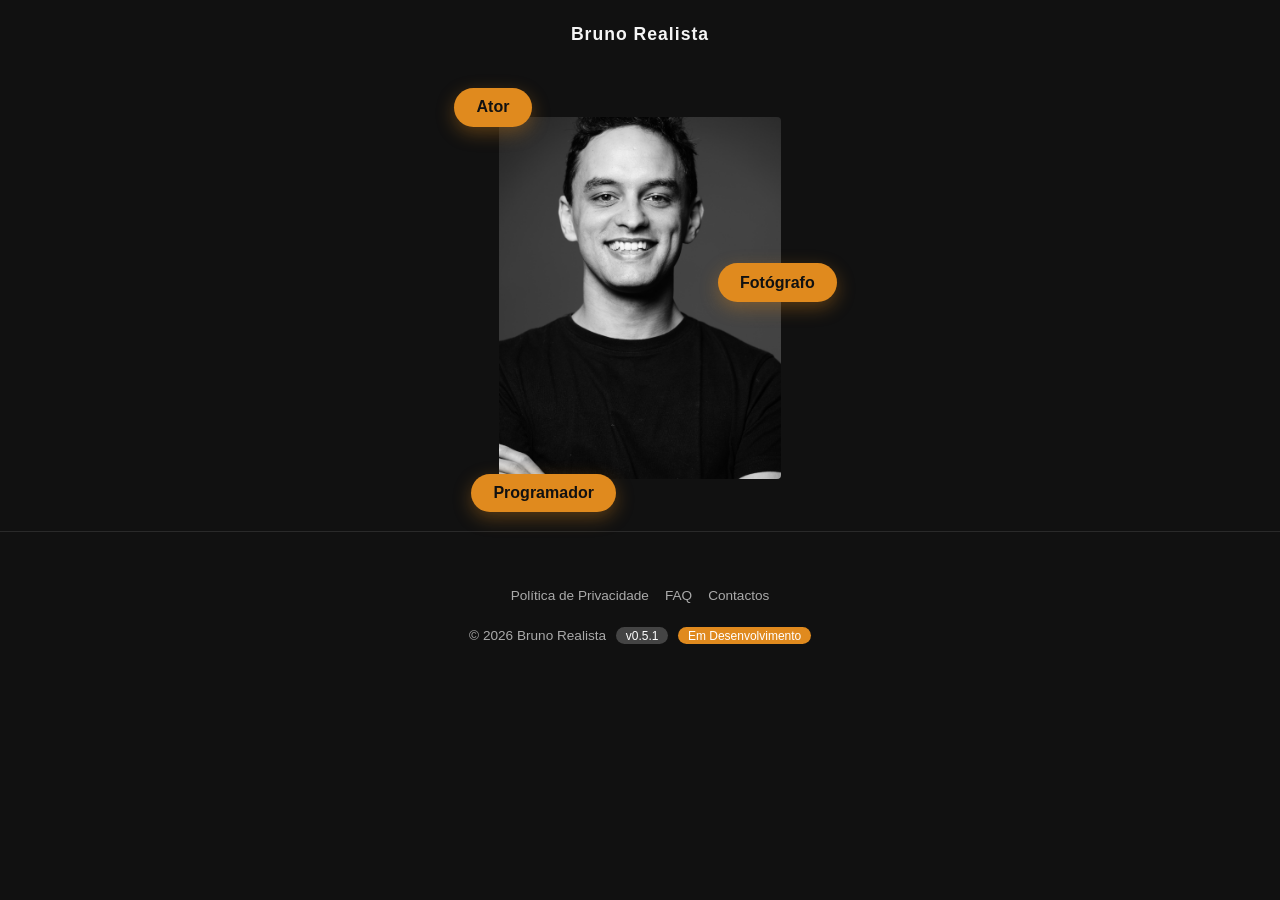
==== commit 0f6932f0: "Corrige limite maximo da foto do hero, que travava o crescimento em ecras grandes Substitui clamp(18" ====
--- a/index.html
+++ b/index.html
@@ -5,8 +5,8 @@
   <meta name="viewport" content="width=device-width, initial-scale=1.0">
   <title id="page-title">Bruno Realista</title>
   <link id="page-favicon" rel="icon" type="image/svg+xml" href="favicon.svg">
-  <link rel="stylesheet" href="css/style.css?v=0.5.0">
-  <link rel="stylesheet" href="css/site.css?v=0.5.0">
+  <link rel="stylesheet" href="css/style.css?v=0.5.1">
+  <link rel="stylesheet" href="css/site.css?v=0.5.1">
   <meta id="page-description" name="description" content="Bruno Realista — ator, fotógrafo e programador em vibecoding. Portefólio pessoal.">
   <meta property="og:title" content="Bruno Realista">
   <meta property="og:description" content="Ator, fotógrafo e programador em vibecoding. Portefólio pessoal.">
@@ -35,6 +35,6 @@
   <div id="contact-modal-container"></div>
   <div id="cookie-banner-container"></div>
 
-  <script type="module" src="/js/site.js?v=0.5.0"></script>
+  <script type="module" src="/js/site.js?v=0.5.1"></script>
 </body>
 </html>
--- a/css/style.css
+++ b/css/style.css
@@ -44,11 +44,11 @@
   align-items: center;
   justify-content: center;
   min-height: 40vh;
-  padding: clamp(1rem, 4vw, 2rem);
+  padding: clamp(1rem, 4vw, 3rem);
 }
 .hero-photo-wrap {
   position: relative;
-  width: clamp(180px, 55vw, 280px);
+  width: clamp(200px, 22vw, 460px);
   aspect-ratio: 7 / 9;
 }
 .hero-image {
@@ -62,11 +62,11 @@
   display: inline-flex;
   align-items: center;
   justify-content: center;
-  padding: clamp(0.35rem, 1.5vw, 0.5rem) clamp(0.7rem, 3vw, 1.1rem);
+  padding: clamp(0.4rem, 1vw, 0.65rem) clamp(0.8rem, 1.8vw, 1.4rem);
   border-radius: 999px;
   background: #e08a1e;
   color: #111;
-  font-size: clamp(0.7rem, 2.2vw, 0.85rem);
+  font-size: clamp(0.75rem, 1.3vw, 1rem);
   font-weight: 600;
   text-decoration: none;
   white-space: nowrap;
